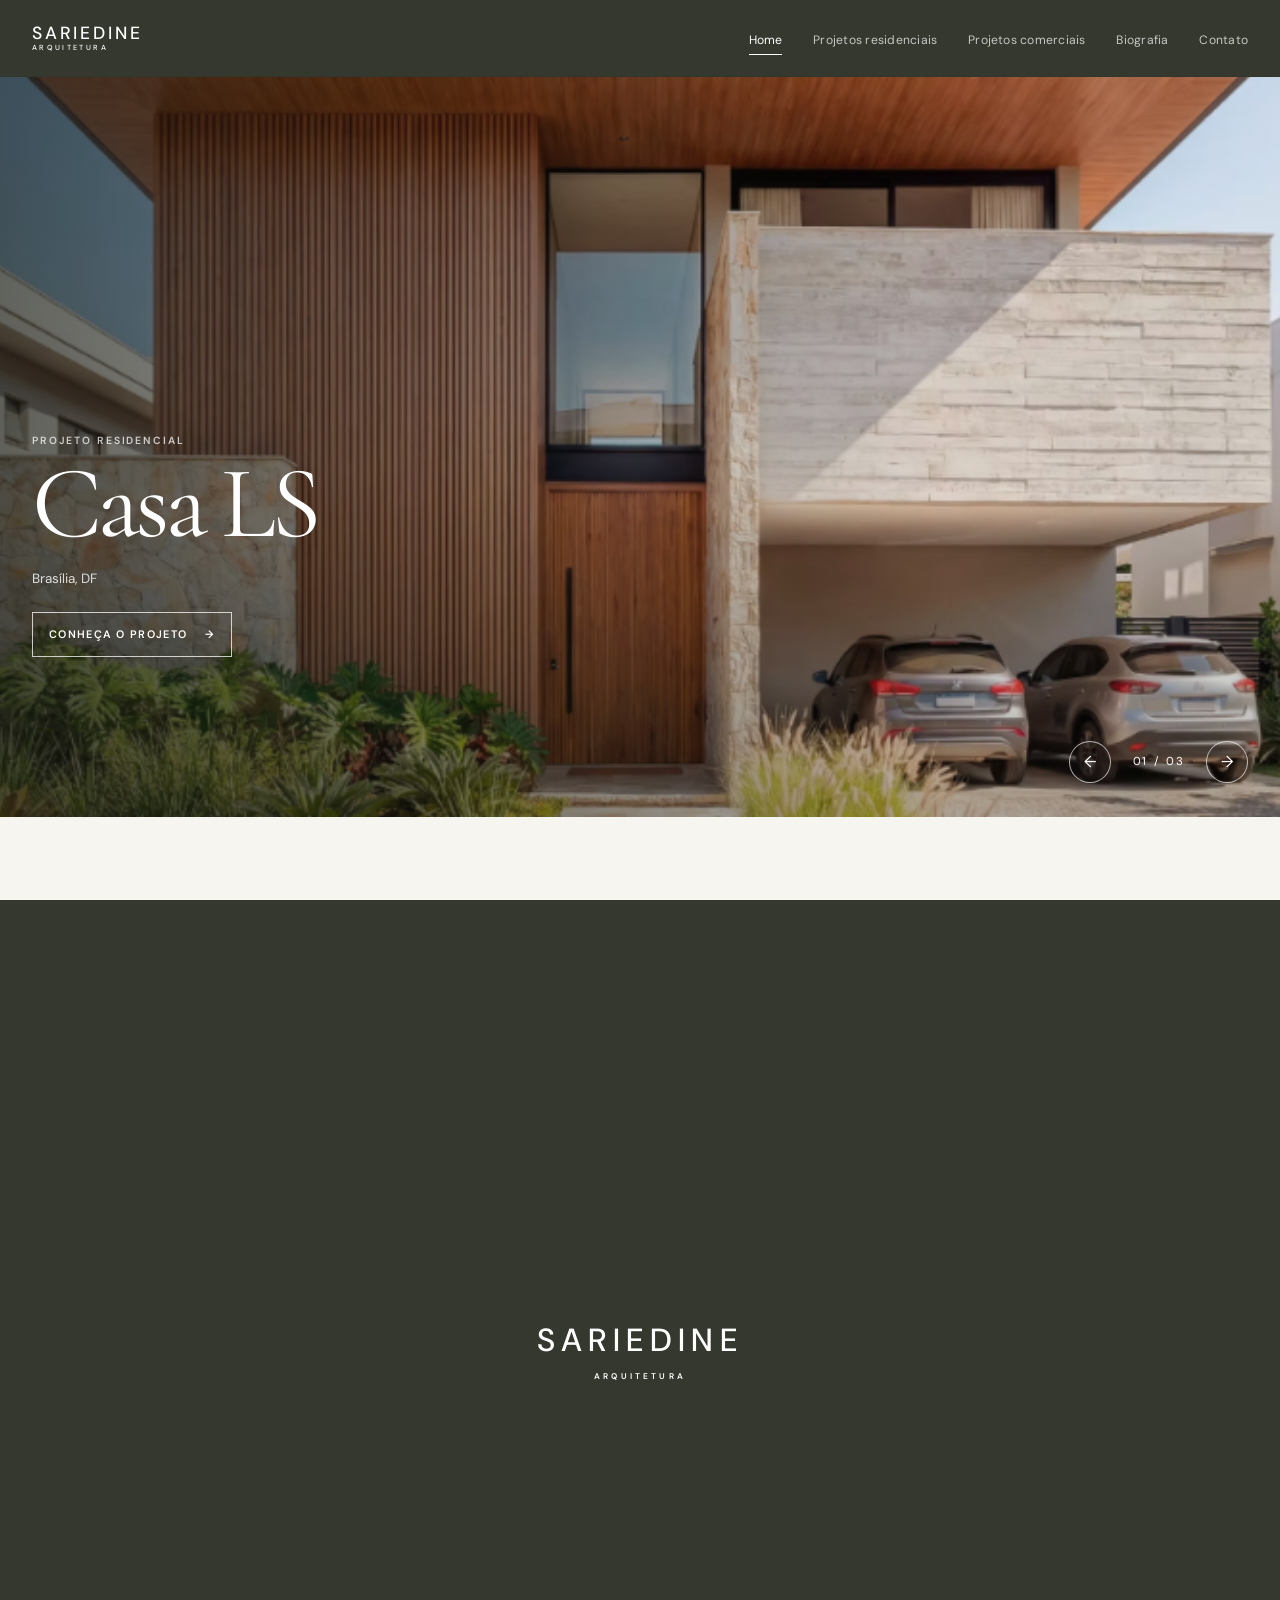
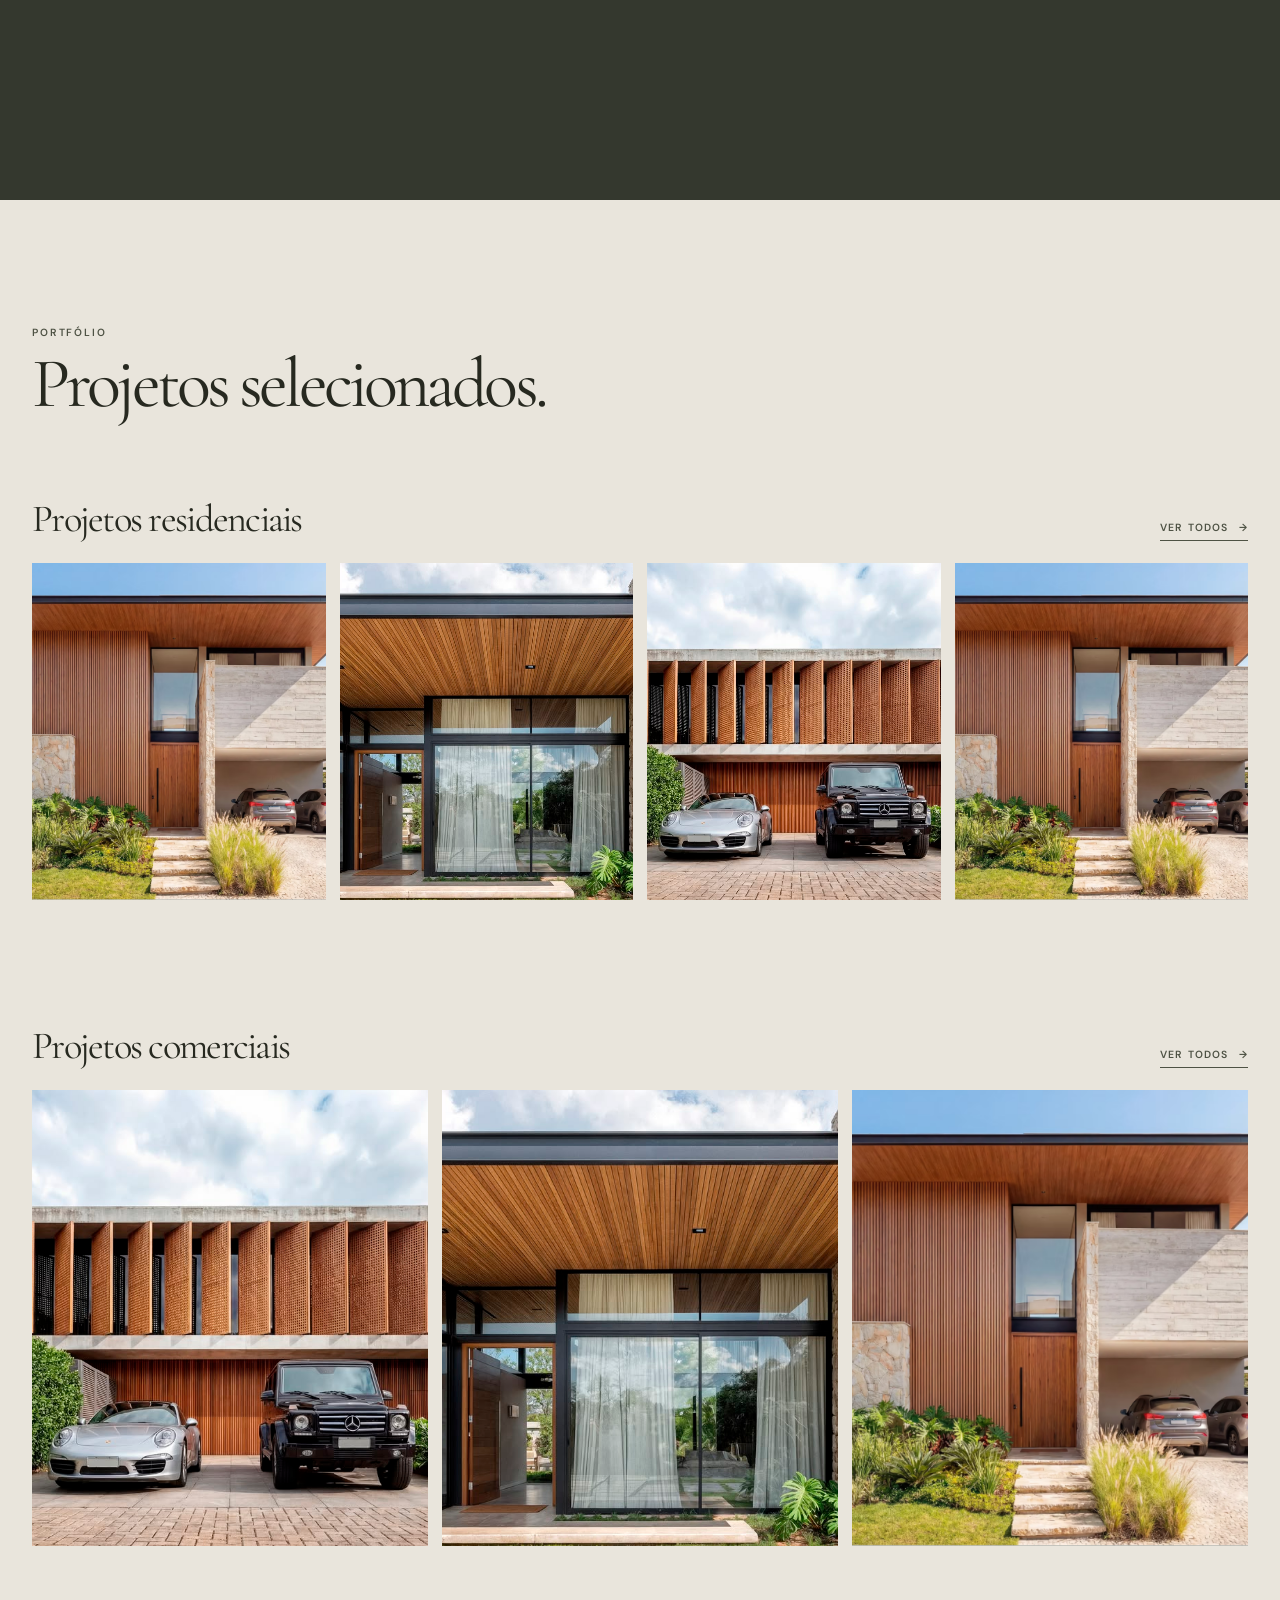
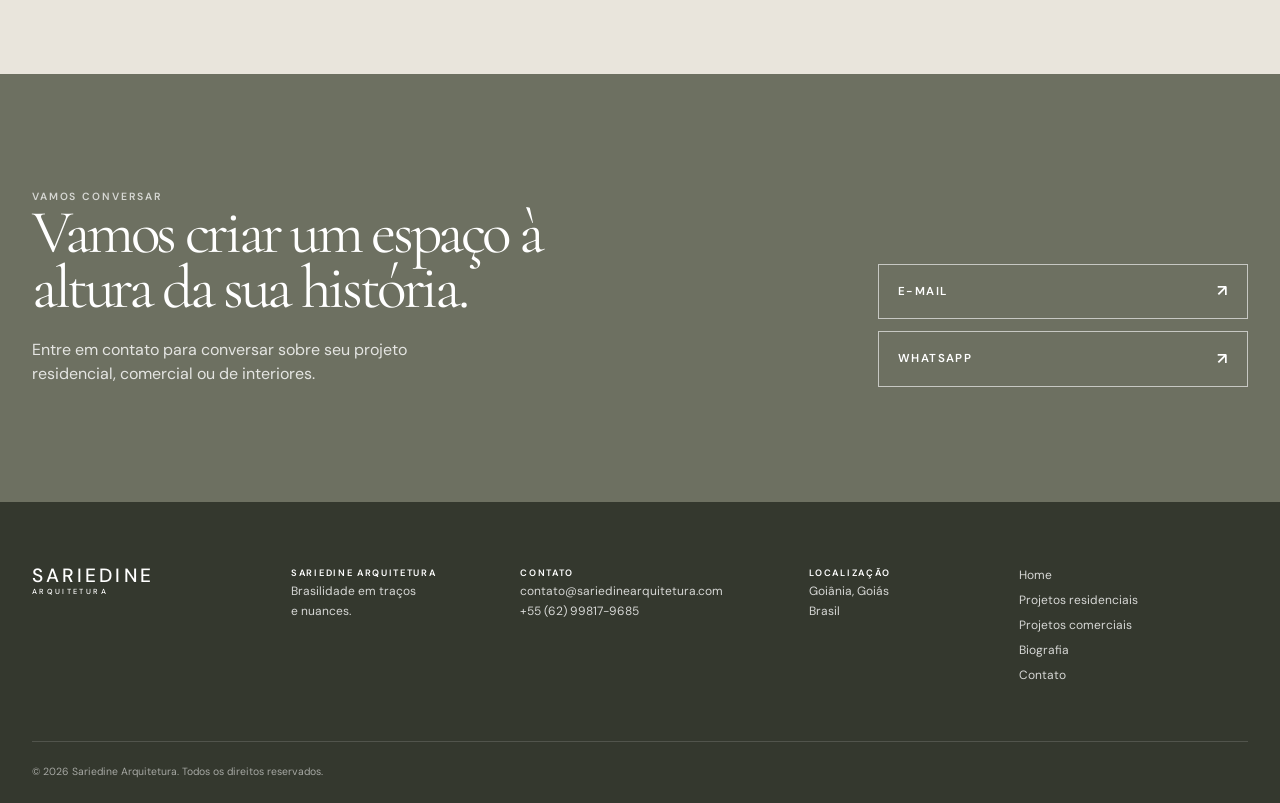
==== index.html @ 8b84e342 "Add files via upload" ====
<!DOCTYPE html>
<html lang="pt-BR">
<head>
  <meta charset="UTF-8">
  <meta name="viewport" content="width=device-width, initial-scale=1.0">

  <title>Sariedine Arquitetura | Arquitetura residencial de alto padrão</title>
  <meta
    name="description"
    content="Sariedine Arquitetura — ateliê de arquitetura autoral voltado ao nicho residencial de alto padrão."
  >
  <link rel="stylesheet" href="style.css">
</head>

<body class="is-loading">
<div class="page-transition" aria-hidden="true">
  <div class="page-transition-brand">
    <span class="page-transition-name">SARIEDINE</span>
    <span class="page-transition-subtitle">ARQUITETURA</span>
  </div>
</div>
    
  <!-- Cabeçalho -->
  <header class="site-header">
    <div class="header-inner">
      <a href="index.html" class="brand" aria-label="Sariedine Arquitetura — página inicial">
        <span class="brand-name">SARIEDINE</span>
        <span class="brand-subtitle">ARQUITETURA</span>
      </a>
      

      <!-- Navegação desktop -->
      <nav class="desktop-nav" aria-label="Navegação principal">
        <a class="nav-link is-active" href="index.html">Home</a>
        <a class="nav-link" href="projetos-residenciais.html">Projetos residenciais</a>
        <a class="nav-link" href="projetos-comerciais.html">Projetos comerciais</a>
        <a class="nav-link" href="#biografia">Biografia</a>
        <a class="nav-link" href="#contato">Contato</a>
      </nav>

      <!-- Botão menu mobile -->
      <button
        class="menu-toggle"
        type="button"
        aria-label="Abrir menu"
        aria-expanded="false"
        aria-controls="mobile-menu"
      >
        <span></span>
        <span></span>
        <span></span>
      </button>
    </div>

    <!-- Menu mobile -->
    <nav id="mobile-menu" class="mobile-menu" aria-label="Menu mobile">
      <a class="mobile-nav-link is-active" href="index.html">Home</a>
      <a class="mobile-nav-link" href="projetos-residenciais.html">Projetos residenciais</a>
      <a class="mobile-nav-link" href="projetos-comerciais.html">Projetos comerciais</a>
      <a class="mobile-nav-link" href="#biografia">Biografia</a>
      <a class="mobile-nav-link" href="#contato">Contato</a>
    </nav>
  </header>

  <main>
    <!-- Hero: carrossel de projetos -->
    <section class="hero" aria-label="Projetos em destaque">
      <div class="hero-slider">
        <!-- Slide 01 -->
        <article class="hero-slide is-active">
          <a   href="../projeto.html"class="hero-slide-link"
  aria-label="Ver projeto Casa LS">
            <img
              src="src/casa-ls.png"
              alt="Fachada contemporânea do projeto Casa LS"
              fetchpriority="high"
            >
            <div class="hero-overlay"></div>

            <div class="hero-content">
              <p class="hero-eyebrow">Projeto residencial</p>
              <h1>Casa LS</h1>
              <p class="hero-location">Brasília, DF</p>
              <span class="hero-cta">Conheça o projeto <span aria-hidden="true">→</span></span>
            </div>
          </a>
        </article>

        <!-- Slide 02 -->
        <article class="hero-slide">
          <a href="projeto.html" class="hero-slide-link" aria-label="Ver projeto Casa do Lago">
            <img
              src="src/casa-lago.jpg"
              alt="Residência de alto padrão integrada à natureza"
              loading="lazy"
            >
            <div class="hero-overlay"></div>

            <div class="hero-content">
              <p class="hero-eyebrow">Projeto residencial</p>
              <h1>Casa do Lago</h1>
              <p class="hero-location">Goiânia, GO</p>
              <span class="hero-cta">Conheça o projeto <span aria-hidden="true">→</span></span>
            </div>
          </a>
        </article>

        <!-- Slide 03 -->
        <article class="hero-slide">
          <a href="projeto.html" class="hero-slide-link" aria-label="Ver projeto Casa do Cerrado">
            <img
              src="src/casa-cerrado.jpg"
              alt="Residência contemporânea com madeira, pedra e jardins"
              loading="lazy"
            >
            <div class="hero-overlay"></div>

            <div class="hero-content">
              <p class="hero-eyebrow">Projeto residencial</p>
              <h1>Casa do Cerrado</h1>
              <p class="hero-location">Brasília, DF</p>
              <span class="hero-cta">Conheça o projeto <span aria-hidden="true">→</span></span>
            </div>
          </a>
        </article>

        <!-- Controles do carrossel -->
        <div class="hero-controls">
          <button class="hero-arrow hero-prev" type="button" aria-label="Projeto anterior">
            <span aria-hidden="true">←</span>
          </button>

          <p class="hero-count" aria-live="polite">
            <span class="hero-current">01</span>
            <span class="hero-divider">/</span>
            <span class="hero-total">03</span>
          </p>

          <button class="hero-arrow hero-next" type="button" aria-label="Próximo projeto">
            <span aria-hidden="true">→</span>
          </button>
        </div>
      </div>
    </section> 

    <!-- Sobre o ateliê / Biografia -->
    <section id="biografia" class="about-studio">
      <div class="container about-grid">
        <div class="about-image-wrap">
          <img
            src="src/vic.jpg"
            alt="Victor Sariedine, arquiteto e fundador da Sariedine Arquitetura"
            loading="lazy"
          >
        </div>

        <div class="about-content">
          <p class="section-eyebrow">Sobre o ateliê</p>

          <h2>Arquitetura autoral para viver com significado.</h2>

          <p>
           Sariedine Arquitetura é um ateliê de criação onde a alma brasileira 
           encontra forma : cada projeto é tecido com tato e traduzido em espaços de alto valor e significado.
          </p>
           <p>
            Inspirado pelo trabalho de escritórios e personalidades influentes, o arquiteto Victor traz uma abordagem singular e autoral para sua arquitetura.​
           </p>
          <p>
            Com um estilo moderno e apreciação pela estética dos materiais, os projetos da Sariedine são exclusivos, singulares e atemporais. Eles exibem uma elegância distinta, típica de uma Arquitetura Autoral. 
          </p>

          <div class="architect-quote">
            <p>
             “Passados anos de experiência em Brasília e Goiânia, tive a oportunidade de trabalhar com arquitetos renomados, que influenciaram diretamente na construção do meu estilo, que por conta disso, é único.”
            </p>

            <span>Victor Sariedine — Arquiteto</span>
          </div>
        </div>
      </div>
    </section>

        <!-- Prévia de projetos -->
    <section class="projects-preview" aria-labelledby="projects-preview-title">
      <div class="container">
        <div class="projects-preview-heading">
          <div>
            <p class="section-eyebrow">Portfólio</p>
            <h2 id="projects-preview-title">Projetos selecionados.</h2>
          </div>
        </div>

        <!-- Projetos residenciais -->
        <div class="project-category">
          <div class="project-category-header">
            <h3>Projetos residenciais</h3>
            <a href="projetos-residenciais.html" class="category-link">
              Ver todos <span aria-hidden="true">→</span>
            </a>
          </div>

          <div class="preview-grid preview-grid-residential">
            <!-- Residencial 01 -->
            <a href="projeto.html" class="preview-project">
              <img
                src="src/casa-ls.png"
                alt="Casa LS, projeto residencial em Brasília"
                loading="lazy"
              >
              <span class="preview-project-overlay">
                <span class="preview-project-name">Casa LS</span>
                <span class="preview-project-arrow" aria-hidden="true">↗</span>
              </span>
            </a>

            <!-- Residencial 02 -->
            <a href="projeto.html" class="preview-project">
              <img
                src="src/casa-lago.jpg"
                alt="Casa do Lago, projeto residencial"
                loading="lazy"
              >
              <span class="preview-project-overlay">
                <span class="preview-project-name">Casa do Lago</span>
                <span class="preview-project-arrow" aria-hidden="true">↗</span>
              </span>
            </a>

            <!-- Residencial 03 -->
            <a href="projeto.html" class="preview-project">
              <img
                src="src/casa-cerrado.jpg"
                alt="Casa do Cerrado, projeto residencial"
                loading="lazy"
              >
              <span class="preview-project-overlay">
                <span class="preview-project-name">Casa do Cerrado</span>
                <span class="preview-project-arrow" aria-hidden="true">↗</span>
              </span>
            </a>

            <!-- Residencial 04 -->
            <a href="projeto.html" class="preview-project">
              <img
                src="src/casa-ls.png"
                alt="Casa Jardim, projeto residencial"
                loading="lazy"
              >
              <span class="preview-project-overlay">
                <span class="preview-project-name">Casa Jardim</span>
                <span class="preview-project-arrow" aria-hidden="true">↗</span>
              </span>
            </a>
          </div>
        </div>

        <!-- Projetos comerciais -->
        <div class="project-category project-category-commercial">
          <div class="project-category-header">
            <h3>Projetos comerciais</h3>
            <a href="projetos-comerciais.html" class="category-link">
              Ver todos <span aria-hidden="true">→</span>
            </a>
          </div>

          <div class="preview-grid preview-grid-commercial">
            <!-- Comercial 01 -->
            <a href="projeto2.html" class="preview-project">
              <img
                src="src/casa-cerrado.jpg"
                alt="Projeto comercial de loja"
                loading="lazy"
              >
              <span class="preview-project-overlay">
                <span class="preview-project-name">Nome do Projeto</span>
                <span class="preview-project-arrow" aria-hidden="true">↗</span>
              </span>
            </a>

            <!-- Comercial 02 -->
            <a href="projeto2.html" class="preview-project">
              <img
                src="src/casa-lago.jpg"
                alt="Projeto comercial de restaurante"
                loading="lazy"
              >
              <span class="preview-project-overlay">
                <span class="preview-project-name">Nome do Projeto</span>
                <span class="preview-project-arrow" aria-hidden="true">↗</span>
              </span>
            </a>

            <!-- Comercial 03 -->
            <a href="projeto2.html" class="preview-project">
              <img
                src="src/casa-ls.png"
                alt="Projeto comercial de escritório"
                loading="lazy"
              >
              <span class="preview-project-overlay">
                <span class="preview-project-name">Nome do Projeto</span>
                <span class="preview-project-arrow" aria-hidden="true">↗</span>
              </span>
            </a>
          </div>
        </div>
      </div>
    </section>

    <!-- Contato -->
    <section id="contato" class="contact-section">
      <div class="container contact-grid">
        <div class="contact-copy">
          <p class="section-eyebrow">Vamos conversar</p>
          <h2>Vamos criar um espaço à altura da sua história.</h2>
          <p>
            Entre em contato para conversar sobre seu projeto residencial,
            comercial ou de interiores.
          </p>
        </div>

        <div class="contact-actions">
          <a class="contact-button" href="mailto:contato@sariedinearquitetura.com">
            <span>E-mail</span>
            <span aria-hidden="true">↗</span>
          </a>

          <a
            class="contact-button"
            href="https://wa.me/5562998179685?text=Olá%2C%20gostaria%20de%20conversar%20sobre%20um%20projeto."
            target="_blank"
            rel="noopener noreferrer"
          >
            <span>WhatsApp</span>
            <span aria-hidden="true">↗</span>
          </a>
        </div>
      </div>
    </section>
  </main>

  <!-- Rodapé -->
  <footer class="site-footer">
    <div class="container footer-top">
      <a href="index.html" class="footer-brand" aria-label="Sariedine Arquitetura — página inicial">
        <span class="brand-name">SARIEDINE</span>
        <span class="brand-subtitle">ARQUITETURA</span>
      </a>

      <div class="footer-column">
        <p class="footer-label">Sariedine Arquitetura</p>
        <p>Brasilidade em traços<br>e nuances.</p>
      </div>

      <div class="footer-column">
        <p class="footer-label">Contato</p>
        <a href="mailto:contato@sariedinearquitetura.com">contato@sariedinearquitetura.com</a>
        <a
          href="https://wa.me/5562998179685"
          target="_blank"
          rel="noopener noreferrer"
        >
          +55 (62) 99817-9685
        </a>
      </div>

      <div class="footer-column">
        <p class="footer-label">Localização</p>
        <p>
          Goiânia, Goiás<br>
          Brasil
        </p>
      </div>

      <nav class="footer-nav" aria-label="Navegação do rodapé">
        <a href="index.html">Home</a>
        <a href="projetos-residenciais.html">Projetos residenciais</a>
        <a href="projetos-comerciais.html">Projetos comerciais</a>
        <a href="#biografia">Biografia</a>
        <a href="#contato">Contato</a>
      </nav>
    </div>

    <div class="container footer-bottom">
      <p>© 2026 Sariedine Arquitetura. Todos os direitos reservados.</p>
    </div>
  </footer>
 <button
    class="botao-topo"
    id="botao-topo"
    type="button"
    aria-label="Voltar ao início"
  >
    <span aria-hidden="true">↑</span>
  </button>
  <script src="script.js"></script>
</body>
</html>
---- style.css ----
@import url("https://fonts.googleapis.com/css2?family=Cormorant+Garamond:ital,wght@0,400;0,500;0,600;1,400;1,500&family=DM+Sans:opsz,wght@9..40,400;9..40,500;9..40,600&display=swap");

:root {
  --olive: #6d7061;
  --olive-deep: #4e5244;
  --olive-dark: #34382e;
  --sand: #e9e5dc;
  --cream: #f7f5ef;
  --ink: #272920;
  --white: #ffffff;

  --serif: "Cormorant Garamond", Georgia, serif;
  --sans: "DM Sans", Arial, sans-serif;

  --container: min(1240px, calc(100% - 64px));
  --header-height: 76px;
  --transition: 280ms ease;
}

* {
  box-sizing: border-box;
}

html {
  scroll-behavior: smooth;
  scroll-padding-top: var(--header-height);
}

body {
  margin: 0;
  color: var(--ink);
  background: var(--cream);
  font-family: var(--sans);
  font-size: 16px;
  line-height: 1.55;
}

img {
  display: block;
  width: 100%;
  max-width: 100%;
}

a {
  color: inherit;
  text-decoration: none;
}

button {
  color: inherit;
  font: inherit;
}

.container {
  width: var(--container);
  margin: 0 auto;
}

/* =========================
   HEADER
========================= */

.site-header {
  position: relative;
  z-index: 20;
  background: var(--olive);
  color: var(--white);
}

.header-inner {
  width: var(--container);
  min-height: var(--header-height);
  margin: 0 auto;
  display: flex;
  align-items: center;
  justify-content: space-between;
  gap: 32px;
}

.brand,
.footer-brand {
  display: inline-flex;
  flex-direction: column;
  gap: 2px;
  line-height: 1;
  letter-spacing: 0.12em;
}

.brand-name {
  font-family: var(--sans);
  font-size: 1.1rem;
  font-weight: 500;
  letter-spacing: 0.16em;
}

.brand-subtitle {
  font-family: var(--sans);
  font-size: 0.46rem;
  font-weight: 500;
  letter-spacing: 0.32em;
}

.desktop-nav {
  display: flex;
  align-items: center;
  justify-content: flex-end;
  gap: clamp(18px, 2.4vw, 38px);
}

.nav-link {
  position: relative;
  padding: 30px 0 26px;
  color: rgba(255, 255, 255, 0.72);
  font-size: 0.76rem;
  font-weight: 400;
  letter-spacing: 0.02em;
  transition: color var(--transition);
}

.nav-link::after {
  position: absolute;
  right: 0;
  bottom: 20px;
  left: 0;
  width: 0;
  height: 1px;
  margin: auto;
  background: var(--white);
  content: "";
  transition: width var(--transition);
}

.nav-link:hover,
.nav-link.is-active {
  color: var(--white);
}

.nav-link:hover::after,
.nav-link.is-active::after {
  width: 100%;
}

.menu-toggle {
  display: none;
  width: 44px;
  height: 44px;
  padding: 0;
  border: 0;
  background: transparent;
  cursor: pointer;
}

.menu-toggle span {
  display: block;
  width: 24px;
  height: 1px;
  margin: 5px auto;
  background: var(--white);
  transition: transform var(--transition), opacity var(--transition);
}

.mobile-menu {
  display: none;
}

/* =========================
   HERO / CARROSSEL
========================= */

.hero {
  background: var(--olive-dark);
}

.hero-slider {
  position: relative;
  min-height: min(740px, calc(100svh - var(--header-height)));
  overflow: hidden;
}

.hero-slide {
  position: absolute;
  inset: 0;
  visibility: hidden;
  opacity: 0;
  transition: opacity 700ms ease, visibility 700ms ease;
}

.hero-slide.is-active {
  z-index: 1;
  visibility: visible;
  opacity: 1;
}

.hero-slide-link {
  position: relative;
  display: block;
  width: 100%;
  height: 100%;
  min-height: inherit;
  overflow: hidden;
}

.hero-slide img {
  width: 100%;
  height: 100%;
  min-height: inherit;
  object-fit: cover;
  transform: scale(1.02);
  transition: transform 6s ease;
}

.hero-slide.is-active img {
  transform: scale(1.08);
}

.hero-overlay {
  position: absolute;
  inset: 0;
  background:
    linear-gradient(90deg, rgba(17, 20, 14, 0.66) 0%, rgba(17, 20, 14, 0.34) 43%, rgba(17, 20, 14, 0.06) 73%),
    linear-gradient(0deg, rgba(17, 20, 14, 0.28), transparent 45%);
}

.hero-content {
  position: absolute;
  z-index: 2;
  bottom: clamp(100px, 13vw, 160px);
  left: max(32px, calc((100vw - 1240px) / 2));
  max-width: 530px;
  color: var(--white);
}

.hero-eyebrow,
.section-eyebrow,
.footer-label {
  margin: 0 0 14px;
  font-size: 0.65rem;
  font-weight: 600;
  letter-spacing: 0.18em;
  text-transform: uppercase;
}

.hero-eyebrow {
  color: rgba(255, 255, 255, 0.74);
}

.hero-content h1 {
  max-width: 500px;
  margin: 0;
  font-family: var(--serif);
  font-size: clamp(4rem, 8vw, 7.4rem);
  font-weight: 400;
  letter-spacing: -0.05em;
  line-height: 0.8;
}

.hero-location {
  margin: 24px 0 22px;
  color: rgba(255, 255, 255, 0.82);
  font-size: 0.84rem;
}

.hero-cta {
  display: inline-flex;
  gap: 18px;
  align-items: center;
  padding: 13px 16px;
  border: 1px solid rgba(255, 255, 255, 0.75);
  font-size: 0.68rem;
  font-weight: 600;
  letter-spacing: 0.12em;
  text-transform: uppercase;
  transition: color var(--transition), background var(--transition), border-color var(--transition);
}

.hero-slide-link:hover .hero-cta {
  border-color: var(--white);
  background: var(--white);
  color: var(--olive-dark);
}

.hero-controls {
  position: absolute;
  z-index: 3;
  right: max(32px, calc((100vw - 1240px) / 2));
  bottom: 34px;
  display: flex;
  gap: 14px;
  align-items: center;
  color: var(--white);
}

.hero-arrow {
  display: grid;
  width: 42px;
  height: 42px;
  padding: 0;
  border: 1px solid rgba(255, 255, 255, 0.66);
  border-radius: 50%;
  background: rgba(0, 0, 0, 0.08);
  place-items: center;
  cursor: pointer;
  transition: color var(--transition), background var(--transition), border-color var(--transition);
}

.hero-arrow:hover {
  border-color: var(--white);
  background: var(--white);
  color: var(--olive-dark);
}

.hero-count {
  display: flex;
  gap: 6px;
  margin: 0 8px;
  font-size: 0.72rem;
  letter-spacing: 0.12em;
}

/* =========================
   SOBRE O ATELIÊ
========================= */

.about-studio {
  padding: clamp(80px, 10vw, 150px) 0;
  background: var(--cream);
}

.about-grid {
  display: grid;
  grid-template-columns: minmax(300px, 0.9fr) minmax(320px, 1fr);
  gap: clamp(48px, 8vw, 130px);
  align-items: start;
}

.about-image-wrap {
  position: relative;
  overflow: hidden;
  aspect-ratio: 0.84;
  background: var(--sand);
}

.about-image-wrap img {
  height: 100%;
  object-fit: cover;
}

.about-content {
  max-width: 560px;
  padding-top: clamp(0px, 4vw, 50px);
}

.section-eyebrow {
  color: var(--olive-deep);
}

.about-content h2,
.contact-copy h2 {
  margin: 0 0 26px;
  font-family: var(--serif);
  font-size: clamp(3rem, 4.8vw, 5rem);
  font-weight: 400;
  letter-spacing: -0.055em;
  line-height: 0.9;
}

.about-content > p {
  max-width: 510px;
  margin: 0 0 16px;
  color: #53564e;
  font-size: 0.98rem;
}

.architect-quote {
  max-width: 480px;
  margin-top: 44px;
  padding-top: 26px;
  border-top: 1px solid rgba(78, 82, 68, 0.36);
}

.architect-quote p {
  margin: 0 0 16px;
  color: var(--ink);
  font-family: var(--serif);
  font-size: clamp(1.5rem, 2vw, 2rem);
  font-style: italic;
  line-height: 1.05;
}

.architect-quote span {
  font-size: 0.68rem;
  font-weight: 600;
  letter-spacing: 0.1em;
  text-transform: uppercase;
}

/* =========================
   CONTATO
========================= */

.contact-section {
  padding: clamp(72px, 9vw, 126px) 0;
  background: var(--olive);
  color: var(--white);
}

.contact-grid {
  display: grid;
  grid-template-columns: minmax(300px, 1fr) minmax(300px, 0.74fr);
  gap: clamp(48px, 9vw, 180px);
  align-items: end;
}

.contact-copy .section-eyebrow {
  color: rgba(255, 255, 255, 0.72);
}

.contact-copy h2 {
  max-width: 650px;
  margin-bottom: 22px;
}

.contact-copy > p {
  max-width: 450px;
  margin: 0;
  color: rgba(255, 255, 255, 0.82);
}

.contact-actions {
  display: grid;
  gap: 12px;
  max-width: 370px;
  justify-self: end;
  width: 100%;
}

.contact-button {
  display: flex;
  justify-content: space-between;
  align-items: center;
  padding: 18px 19px;
  border: 1px solid rgba(255, 255, 255, 0.62);
  color: var(--white);
  font-size: 0.72rem;
  font-weight: 600;
  letter-spacing: 0.12em;
  text-transform: uppercase;
  transition: background var(--transition), color var(--transition), border-color var(--transition);
}

.contact-button span:last-child {
  font-size: 1rem;
  line-height: 1;
}

.contact-button:hover {
  border-color: var(--white);
  background: var(--white);
  color: var(--olive-dark);
}

/* =========================
   FOOTER
========================= */

.site-footer {
  background: var(--olive-dark);
  color: rgba(255, 255, 255, 0.8);
}

.footer-top {
  display: grid;
  grid-template-columns: 1.15fr 1fr 1.3fr 0.9fr 1.15fr;
  gap: 30px;
  padding-top: 64px;
  padding-bottom: 56px;
}

.footer-brand {
  align-self: start;
  color: var(--white);
}

.footer-brand .brand-name {
  font-size: 1.2rem;
}

.footer-column,
.footer-nav {
  font-size: 0.75rem;
  line-height: 1.65;
}

.footer-column p {
  margin: 0;
}

.footer-column a {
  display: block;
  width: fit-content;
  color: rgba(255, 255, 255, 0.8);
  transition: color var(--transition);
}

.footer-column a:hover,
.footer-nav a:hover {
  color: var(--white);
}

.footer-label {
  margin-bottom: 11px;
  color: var(--white);
  font-size: 0.58rem;
}

.footer-nav {
  display: flex;
  flex-direction: column;
  gap: 5px;
  align-items: flex-start;
}

.footer-bottom {
  padding: 22px 0;
  border-top: 1px solid rgba(255, 255, 255, 0.14);
}

.footer-bottom p {
  margin: 0;
  color: rgba(255, 255, 255, 0.56);
  font-size: 0.65rem;
}

/* =========================
   PRÉVIA DE PROJETOS
========================= */

.projects-preview {
  padding: clamp(80px, 10vw, 145px) 0;
  background: var(--sand);
}

.projects-preview-heading {
  display: flex;
  justify-content: space-between;
  align-items: flex-end;
  margin-bottom: clamp(54px, 7vw, 88px);
}

.projects-preview-heading h2 {
  margin: 0;
  font-family: var(--serif);
  font-size: clamp(3.2rem, 5.5vw, 5.8rem);
  font-weight: 400;
  letter-spacing: -0.055em;
  line-height: 0.82;
}

.project-category + .project-category {
  margin-top: clamp(72px, 10vw, 128px);
}

.project-category-header {
  display: flex;
  justify-content: space-between;
  gap: 24px;
  align-items: baseline;
  margin-bottom: 22px;
}

.project-category-header h3 {
  margin: 0;
  font-family: var(--serif);
  font-size: clamp(2rem, 3vw, 2.8rem);
  font-weight: 400;
  letter-spacing: -0.045em;
  line-height: 0.95;
}

.category-link {
  display: inline-flex;
  gap: 10px;
  align-items: center;
  padding-bottom: 4px;
  border-bottom: 1px solid currentColor;
  color: var(--olive-deep);
  font-size: 0.65rem;
  font-weight: 600;
  letter-spacing: 0.12em;
  text-transform: uppercase;
  transition: color var(--transition);
}

.category-link:hover {
  color: var(--ink);
}

.preview-grid {
  display: grid;
  gap: 14px;
}

/* 4 residenciais: quatro imagens em uma linha */
.preview-grid-residential {
  grid-template-columns: repeat(4, 1fr);
}

/* 3 comerciais: três imagens em uma linha */
.preview-grid-commercial {
  grid-template-columns: repeat(3, 1fr);
}

.preview-project {
  position: relative;
  display: block;
  overflow: hidden;
  background: var(--olive-deep);
  aspect-ratio: 1 / 1.15;
}

.preview-project img {
  width: 100%;
  height: 100%;
  object-fit: cover;
  transition: transform 650ms cubic-bezier(.2, .75, .25, 1), filter 450ms ease;
}

.preview-project-overlay {
  position: absolute;
  inset: 0;
  display: flex;
  justify-content: space-between;
  align-items: flex-end;
  padding: 20px;
  background: linear-gradient(0deg, rgba(25, 28, 20, 0.7) 0%, rgba(25, 28, 20, 0.1) 64%);
  color: var(--white);
  opacity: 0;
  transition: opacity var(--transition);
}

.preview-project-name {
  font-family: var(--serif);
  font-size: clamp(1.45rem, 2vw, 2rem);
  line-height: 0.9;
}

.preview-project-arrow {
  display: grid;
  width: 35px;
  height: 35px;
  border: 1px solid rgba(255, 255, 255, 0.76);
  border-radius: 50%;
  font-size: 0.95rem;
  place-items: center;
  transform: translateY(8px);
  transition: transform var(--transition), background var(--transition), color var(--transition);
}

.preview-project:hover img {
  filter: brightness(0.78);
  transform: scale(1.06);
}

.preview-project:hover .preview-project-overlay {
  opacity: 1;
}

.preview-project:hover .preview-project-arrow {
  transform: translateY(0);
  background: var(--white);
  color: var(--olive-dark);
}

/* =========================
   PÁGINAS DE PROJETOS
========================= */

.projects-page-hero {
  padding: clamp(78px, 10vw, 148px) 0 clamp(58px, 7vw, 96px);
  background: var(--cream);
}

.projects-page-hero h1 {
  max-width: 780px;
  margin: 0;
  font-family: var(--serif);
  font-size: clamp(4.6rem, 9vw, 9rem);
  font-weight: 400;
  letter-spacing: -0.065em;
  line-height: 0.77;
}

.projects-page-intro {
  max-width: 480px;
  margin: 34px 0 0 auto;
  color: #53564e;
  font-size: 0.98rem;
}

.projects-gallery-section {
  padding: 0 0 clamp(76px, 10vw, 150px);
  background: var(--cream);
}

.projects-gallery {
  display: grid;
  grid-template-columns: repeat(3, 1fr);
  gap: 8px;
}

.gallery-project {
  position: relative;
  display: block;
  overflow: hidden;
  min-height: 270px;
  background: var(--olive-deep);
}

.gallery-project:nth-child(3n + 1) {
  aspect-ratio: 0.92 / 1;
}

.gallery-project:nth-child(3n + 2) {
  aspect-ratio: 1 / 1.08;
}

.gallery-project:nth-child(3n) {
  aspect-ratio: 1.08 / 1;
}

.gallery-project img {
  width: 100%;
  height: 100%;
  object-fit: cover;
  transition: transform 700ms cubic-bezier(.2, .75, .25, 1), filter 450ms ease;
}

.gallery-project-overlay {
  position: absolute;
  inset: 0;
  display: flex;
  justify-content: space-between;
  align-items: flex-end;
  padding: clamp(16px, 2vw, 26px);
  background: linear-gradient(0deg, rgba(25, 28, 20, 0.76) 0%, rgba(25, 28, 20, 0.06) 65%);
  color: var(--white);
  opacity: 0;
  transition: opacity var(--transition);
}

.gallery-project-type,
.gallery-project-name {
  display: block;
}

.gallery-project-type {
  margin-bottom: 7px;
  color: rgba(255, 255, 255, 0.75);
  font-size: 0.6rem;
  font-weight: 600;
  letter-spacing: 0.15em;
  text-transform: uppercase;
}

.gallery-project-name {
  font-family: var(--serif);
  font-size: clamp(1.7rem, 2.8vw, 2.6rem);
  font-weight: 400;
  letter-spacing: -0.045em;
  line-height: 0.88;
}

.gallery-project-arrow {
  display: grid;
  flex: 0 0 auto;
  width: 42px;
  height: 42px;
  border: 1px solid rgba(255, 255, 255, 0.75);
  border-radius: 50%;
  font-size: 1rem;
  place-items: center;
  transform: translateY(12px);
  transition: transform var(--transition), color var(--transition), background var(--transition);
}

.gallery-project:hover img,
.gallery-project:focus-visible img {
  filter: brightness(0.78);
  transform: scale(1.065);
}

.gallery-project:hover .gallery-project-overlay,
.gallery-project:focus-visible .gallery-project-overlay {
  opacity: 1;
}

.gallery-project:hover .gallery-project-arrow,
.gallery-project:focus-visible .gallery-project-arrow {
  background: var(--white);
  color: var(--olive-dark);
  transform: translateY(0);
}

.gallery-project:focus-visible {
  z-index: 2;
  outline: 2px solid var(--olive-dark);
  outline-offset: 3px;
}

/* =========================
   RESPONSIVO
========================= */

@media (max-width: 900px) {
  :root {
    --container: min(100% - 40px, 720px);
    --header-height: 68px;
  }

  .desktop-nav {
    display: none;
  }

  .menu-toggle {
    display: block;
  }

  .menu-toggle.is-open span:nth-child(1) {
    transform: translateY(6px) rotate(45deg);
  }

  .menu-toggle.is-open span:nth-child(2) {
    opacity: 0;
  }

  .menu-toggle.is-open span:nth-child(3) {
    transform: translateY(-6px) rotate(-45deg);
  }

  .mobile-menu {
    position: absolute;
    top: 100%;
    right: 0;
    left: 0;
    display: flex;
    visibility: hidden;
    flex-direction: column;
    padding: 16px 20px 28px;
    background: var(--olive);
    opacity: 0;
    transform: translateY(-8px);
    transition: opacity var(--transition), transform var(--transition), visibility var(--transition);
  }

  .mobile-menu.is-open {
    visibility: visible;
    opacity: 1;
    transform: translateY(0);
  }

  .mobile-nav-link {
    padding: 14px 0;
    border-bottom: 1px solid rgba(255, 255, 255, 0.16);
    color: rgba(255, 255, 255, 0.78);
    font-size: 0.86rem;
  }

  .mobile-nav-link.is-active {
    color: var(--white);
  }

  .hero-slider {
    min-height: min(670px, calc(100svh - var(--header-height)));
  }

  .hero-content {
    bottom: 108px;
    left: 20px;
    max-width: calc(100% - 40px);
  }

  .hero-content h1 {
    font-size: clamp(3.8rem, 15vw, 5.8rem);
  }

  .hero-controls {
    right: 20px;
    bottom: 28px;
  }

  .about-grid,
  .contact-grid {
    grid-template-columns: 1fr;
  }

  .about-image-wrap {
    max-width: 560px;
  }

  .preview-grid-residential {
    grid-template-columns: repeat(2, 1fr);
  }

  .preview-grid-commercial {
    grid-template-columns: repeat(3, 1fr);
  }

  .about-content {
    padding-top: 0;
  }

  .contact-actions {
    max-width: none;
    justify-self: stretch;
  }

  .footer-top {
    grid-template-columns: repeat(2, 1fr);
    row-gap: 42px;
  }

  .footer-brand {
    grid-column: 1 / -1;
  } 
    .projects-page-intro {
    margin: 30px 0 0;
  }

  .projects-gallery {
    grid-template-columns: repeat(2, 1fr);
  }

  .gallery-project:nth-child(n) {
    aspect-ratio: 1 / 1.06;
  }
}
@media (max-width: 560px) {:root { --container: calc(100% - 32px);}
.brand-name { font-size: 1rem;}
.hero-slider { min-height: 620px;}
.hero-content h1 { line-height: 0.84;}
.hero-location { margin-top: 18px;}
.hero-cta { padding: 12px 13px; font-size: 0.61rem;}
.hero-arrow { width: 38px; height: 38px;}
.hero-count { margin: 0 2px;}
.about-studio,
.contact-section { padding: 72px 0;}
.about-content h2,
.contact-copy h2 { font-size: clamp(2.75rem, 13vw, 4rem);}
.about-content > p,
.contact-copy > p { font-size: 0.93rem;}
.architect-quote { margin-top: 34px;} 
.projects-preview { padding: 72px 0;}
.projects-preview-heading { margin-bottom: 48px;}
.project-category-header { align-items: flex-end; margin-bottom: 16px;}
.project-category-header h3 { max-width: 190px; font-size: 2.15rem;}
.category-link { font-size: 0.58rem; white-space: nowrap;}
.preview-grid { gap: 8px;}
/* No mobile, os quatro residenciais seguem em duas colunas */
.preview-grid-residential { grid-template-columns: repeat(2, 1fr);}
/* No mobile, os comerciais viram duas colunas */
.preview-grid-commercial { grid-template-columns: repeat(2, 1fr);}
/* Touch não tem hover: mostra identificação o suficiente na própria imagem */
.preview-project-overlay { padding: 13px; opacity: 1;}
.preview-project-name { font-size: 1.45rem;}
.preview-project-arrow { width: 29px; height: 29px; font-size: 0.78rem; transform: none;}
.footer-top { grid-template-columns: 1fr; gap: 30px; padding-top: 52px; padding-bottom: 44px;}
.footer-brand { grid-column: auto;} 
.projects-page-hero { padding-top: 68px; padding-bottom: 50px;}
.projects-page-hero h1 {font-size: clamp(4rem, 18vw, 6.5rem);}
.projects-page-intro { margin-top: 28px; font-size: 0.93rem;}
.projects-gallery { gap: 5px;}
.gallery-project { min-height: 0;}
/* No toque, nome e seta ficam visíveis sem depender de hover */
.gallery-project-overlay { padding: 13px; opacity: 1;}
.gallery-project-type { margin-bottom: 4px; font-size: 0.48rem;}
.gallery-project-name { font-size: 1.45rem;}
.gallery-project-arrow { width: 30px; height: 30px; font-size: 0.78rem; transform: none;}} 
/* =========================
   PÁGINA INDIVIDUAL — PROJETO
========================= */
.project-hero { height: min(770px, calc(100svh - var(--header-height))); min-height: 500px; overflow: hidden; background: var(--olive-deep);}
.project-hero img { width: 100%; height: 100%; object-fit: cover;}
.project-overview { padding: clamp(76px, 10vw, 150px) 0; background: var(--cream);}
.project-overview-grid { display: grid; grid-template-columns: 1.05fr 1.15fr 0.8fr; gap: clamp(38px, 6vw, 100px); align-items: start;}
.project-title-block h1 { margin: 0; font-family: var(--serif); font-size: clamp(4.4rem, 7vw, 7.5rem); font-weight: 400; letter-spacing: -0.065em; line-height: 0.78;}
.project-location { margin: 26px 0 0; color: var(--olive-deep); font-size: 0.7rem; font-weight: 600; letter-spacing: 0.1em; text-transform: uppercase;}
.project-description { max-width: 520px; padding-top: 9px;}
.project-description p { margin: 0 0 18px; color: #53564e; font-size: 0.98rem;}
.project-facts { display: grid; grid-template-columns: 1fr; gap: 16px; margin: 0; padding: 9px 0 0;}
.project-facts div { padding-bottom: 15px; border-bottom: 1px solid rgba(78, 82, 68, 0.24);}
.project-facts dt { margin-bottom: 4px; color: var(--olive-deep); font-size: 0.56rem; font-weight: 600; letter-spacing: 0.13em; text-transform: uppercase;}
.project-facts dd { margin: 0; color: var(--ink); font-size: 0.76rem; line-height: 1.4;}
.project-gallery-section { padding: 0 0 clamp(76px, 10vw, 150px); background: var(--cream);}
.project-gallery-heading { display: flex; justify-content: space-between; align-items: center; margin-bottom: 22px; padding-top: 4px; border-top: 1px solid rgba(78, 82, 68, 0.28);}
.project-gallery-heading .section-eyebrow,
.project-gallery-count { margin: 17px 0 0;}
.project-gallery-count { display: flex; gap: 7px; color: var(--olive-deep); font-size: 0.68rem; font-weight: 600; letter-spacing: 0.1em;}
.project-thumbnails { display: flex; gap: 8px; margin-bottom: 14px; overflow-x: auto; scrollbar-width: thin;}
.project-thumb { flex: 0 0 102px; height: 70px; padding: 0; border: 1px solid transparent; background: var(--olive-deep); cursor: pointer; opacity: 0.56; overflow: hidden; transition: border-color var(--transition), opacity var(--transition);}
.project-thumb img { width: 100%; height: 100%; object-fit: cover;}
.project-thumb:hover,
.project-thumb.is-active,
.project-thumb:focus-visible { border-color: var(--olive-dark); opacity: 1;}
.project-thumb:focus-visible { outline: 2px solid var(--olive-dark); outline-offset: 2px;}
.project-main-image-wrap { position: relative; overflow: hidden; background: var(--olive-deep);}
.project-main-image-button { position: relative; display: block; width: 100%; height: clamp(430px, 65vw, 850px); padding: 0; border: 0; background: transparent; cursor: zoom-in; overflow: hidden;}
.project-main-image { width: 100%; height: 100%; object-fit: cover; transition: transform 600ms ease;}
.project-main-image-button:hover .project-main-image { transform: scale(1.025);}
.expand-image-label { position: absolute; right: 18px; bottom: 18px; display: inline-flex; gap: 9px; padding: 10px 12px; background: rgba(20, 23, 17, 0.65); color: var(--white); font-size: 0.59rem; font-weight: 600; letter-spacing: 0.11em; text-transform: uppercase;}
.project-gallery-arrow { position: absolute; z-index: 2; top: 50%; display: grid; width: 46px; height: 46px; padding: 0; border: 1px solid rgba(255, 255, 255, 0.68); border-radius: 50%; background: rgba(20, 23, 17, 0.3); color: var(--white); font-size: 1rem; place-items: center; cursor: pointer; transform: translateY(-50%); transition: background var(--transition), color var(--transition), border-color var(--transition);}
.project-gallery-prev { left: 20px;}
.project-gallery-next { right: 20px;}
.project-gallery-arrow:hover { border-color: var(--white); background: var(--white); color: var(--olive-dark);}
.project-back-section { padding: 0 0 clamp(82px, 10vw, 150px); background: var(--cream);}
.project-back-link { display: inline-flex; gap: 13px; align-items: center; padding-bottom: 7px; border-bottom: 1px solid var(--olive-dark); color: var(--olive-dark); font-size: 0.66rem; font-weight: 600; letter-spacing: 0.11em; text-transform: uppercase;}
/* Lightbox */
.image-lightbox { width: min(98vw, 1720px); max-width: none; max-height: 96svh; padding: 0 72px; border: 0; background: transparent; color: var(--white); overflow: visible;}
.image-lightbox::backdrop { background: rgba(13, 15, 11, 0.94); backdrop-filter: blur(4px);}
.lightbox-image { display: block; width: auto; max-width: 100%; height: auto; max-height: 92svh; margin: 0 auto; object-fit: contain;}
.lightbox-close,
.lightbox-arrow { position: absolute; z-index: 2; display: grid; padding: 0; border: 1px solid rgba(255, 255, 255, 0.72); border-radius: 50%; background: rgba(15, 17, 12, 0.45); color: var(--white); place-items: center; cursor: pointer; transition: background var(--transition), color var(--transition);}
.lightbox-close { top: -48px; right: 0; width: 36px; height: 36px; font-size: 1.45rem; line-height: 1;}
.lightbox-arrow { top: 50%; width: 46px; height: 46px; font-size: 1rem; transform: translateY(-50%);}
.lightbox-prev { left: 12px;}
.lightbox-next { right: 12px;}
.lightbox-close:hover,
.lightbox-arrow:hover { background: var(--white); color: var(--olive-dark);}
.lightbox-count { position: absolute; right: 0; bottom: -34px; display: flex; gap: 7px; margin: 0; font-size: 0.65rem; font-weight: 600; letter-spacing: 0.12em;}
@media (max-width: 900px) {.project-overview-grid { grid-template-columns: 1fr 1fr;}
.project-title-block { grid-column: 1 / -1;}
.project-facts { grid-template-columns: repeat(2, minmax(0, 1fr));}
.lightbox-prev { left: 12px;}
.lightbox-next { right: 12px;}}
@media (max-width: 560px) {
.project-hero { height: 58svh; min-height: 390px;}
.project-overview { padding: 70px 0;}
.project-overview-grid { grid-template-columns: 1fr; gap: 34px;}
.project-title-block { grid-column: auto;}
.project-title-block h1 { font-size: clamp(4.1rem, 19vw, 6.4rem);}
.project-description,
.project-description p { font-size: 0.93rem;}
.project-facts { grid-template-columns: 1fr; gap: 13px; padding-top: 0;}
.project-thumbnails { gap: 6px; margin-bottom: 9px;}
.project-thumb { flex-basis: 82px; height: 58px;}
.project-main-image-button { height: 62vw; min-height: 310px;}
.project-gallery-arrow { width: 38px; height: 38px;}
.project-gallery-prev { left: 10px;}
.project-gallery-next { right: 10px;}
.expand-image-label { right: 10px; bottom: 10px; padding: 8px 9px; font-size: 0.52rem;}
.project-back-section { padding-bottom: 78px;}
.image-lightbox { width: 100vw; max-height: 100svh;}
.lightbox-image { max-height: 84svh;}
.lightbox-close { top: -44px; right: 16px;}
.lightbox-arrow { width: 38px; height: 38px;}
.lightbox-count { right: 16px; bottom: -30px;}}
/* =========================
   TRANSIÇÕES ENTRE PÁGINAS
========================= */

/* Fade suave quando cada página abre */
/* =========================
   ABERTURA E TRANSIÇÕES
========================= */

/* Impede qualquer flash branco antes de a página aparecer */
/* =========================
   INTRO INICIAL E FADES
========================= */

/* Evita o flash branco antes do conteúdo aparecer */
html {
background: var(--cream);
}

/* Todas as páginas entram e saem suavemente */
body {
  opacity: 0;
background: var(--white);
  transition: opacity 520ms cubic-bezier(.22, .61, .36, 1);
}

body.page-is-ready {
  opacity: 1;
}

body.is-leaving {
  opacity: 0;
}

/* Cortina: usada somente na primeira abertura do site */
.page-transition {
  position: fixed;
  z-index: 9999;
  inset: 0;
  display: grid;
  background: var(--olive-dark);
  color: var(--white);
  pointer-events: none;
  place-items: center;
  transform: translateY(100%);
  transition: transform 900ms cubic-bezier(.76, 0, .24, 1);
}

.page-transition.is-active {
  pointer-events: all;
  transform: translateY(0);
}

.page-transition-brand {
  display: flex;
  flex-direction: column;
  gap: 5px;
  align-items: center;
  opacity: 0;
  transform: translateY(20px);
  transition:
    opacity 650ms ease 240ms,
    transform 850ms cubic-bezier(.22, .61, .36, 1) 240ms;
}

.page-transition.is-active .page-transition-brand {
  opacity: 1;
  transform: translateY(0);
}

.page-transition-name {
  font-family: var(--sans);
  font-size: clamp(1.35rem, 3vw, 2rem);
  font-weight: 500;
  letter-spacing: 0.2em;
}

.page-transition-subtitle {
  font-size: 0.52rem;
  font-weight: 600;
  letter-spacing: 0.38em;
}

/* Acessibilidade: remove animações para quem pediu menos movimento */
@media (prefers-reduced-motion: reduce) {
  body {
    opacity: 1;
    transition: none;
  }

  .page-transition,
  .page-transition-brand {
    display: none;
  }
}
/* Branco editorial usado apenas entre páginas internas */
body::before {
  position: fixed;
  z-index: 9998;
  inset: 0;
  background: var(--cream);
  content: "";
  pointer-events: none;
  opacity: 0;
  transition: opacity 520ms cubic-bezier(.22, .61, .36, 1);
}

body.is-leaving::before {
  opacity: 1;
} 
/* =========================
   BOTÃO VOLTAR AO TOPO
========================= */

.botao-topo {
  position: fixed;
  right: 24px;
  bottom: 24px;
  z-index: 90;
  display: grid;
  width: 46px;
  height: 46px;
  place-items: center;
  border: 1px solid var(--cream);
  border-radius: var(--raio-botao);
  background: var(--olive-dark);
  color: var(--cream);
  font-size: 1.2rem;
  opacity: 0;
  transform: translateY(12px);
  visibility: hidden;
  transition:
    opacity 0.25s ease,
    transform 0.25s ease,
    visibility 0.25s ease,
    background-color 0.25s ease;
}

.botao-topo.visivel {
  opacity: 1;
  transform: translateY(0);
  visibility: visible;
}

.botao-topo:hover {
  background: var(--cream);
  color: var(--grafite);
}

@media (prefers-reduced-motion: reduce) {
  .back-to-top {
    transition: none;
  }
}
/* =========================
   HEADER STICKY
========================= */

.site-header {
  position: sticky;
  top: 0;
  z-index: 9995;
  background: var(--olive-dark);
  border-bottom: 1px solid rgba(0, 0, 0, 0.06);
}

/* Garante que o header fique acima do botão voltar ao topo */
.site-header {
  z-index: 9996;
}
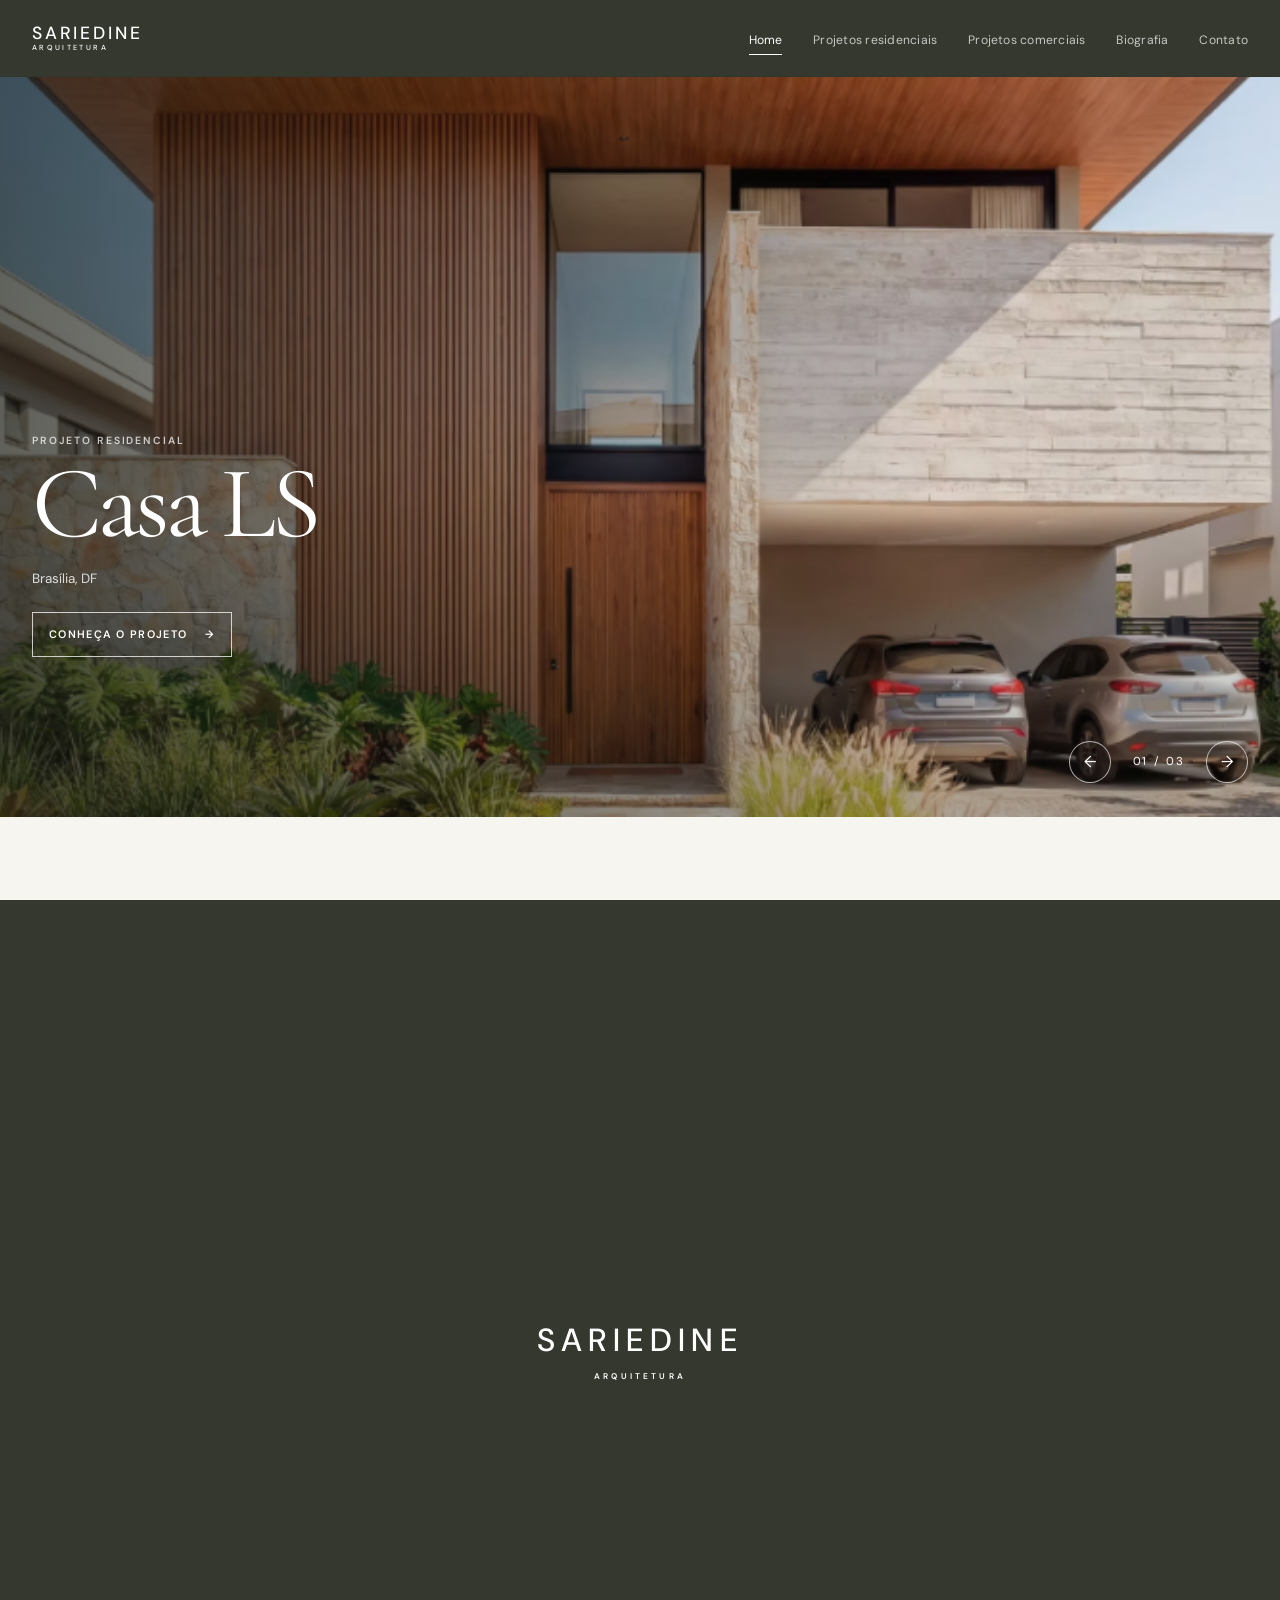
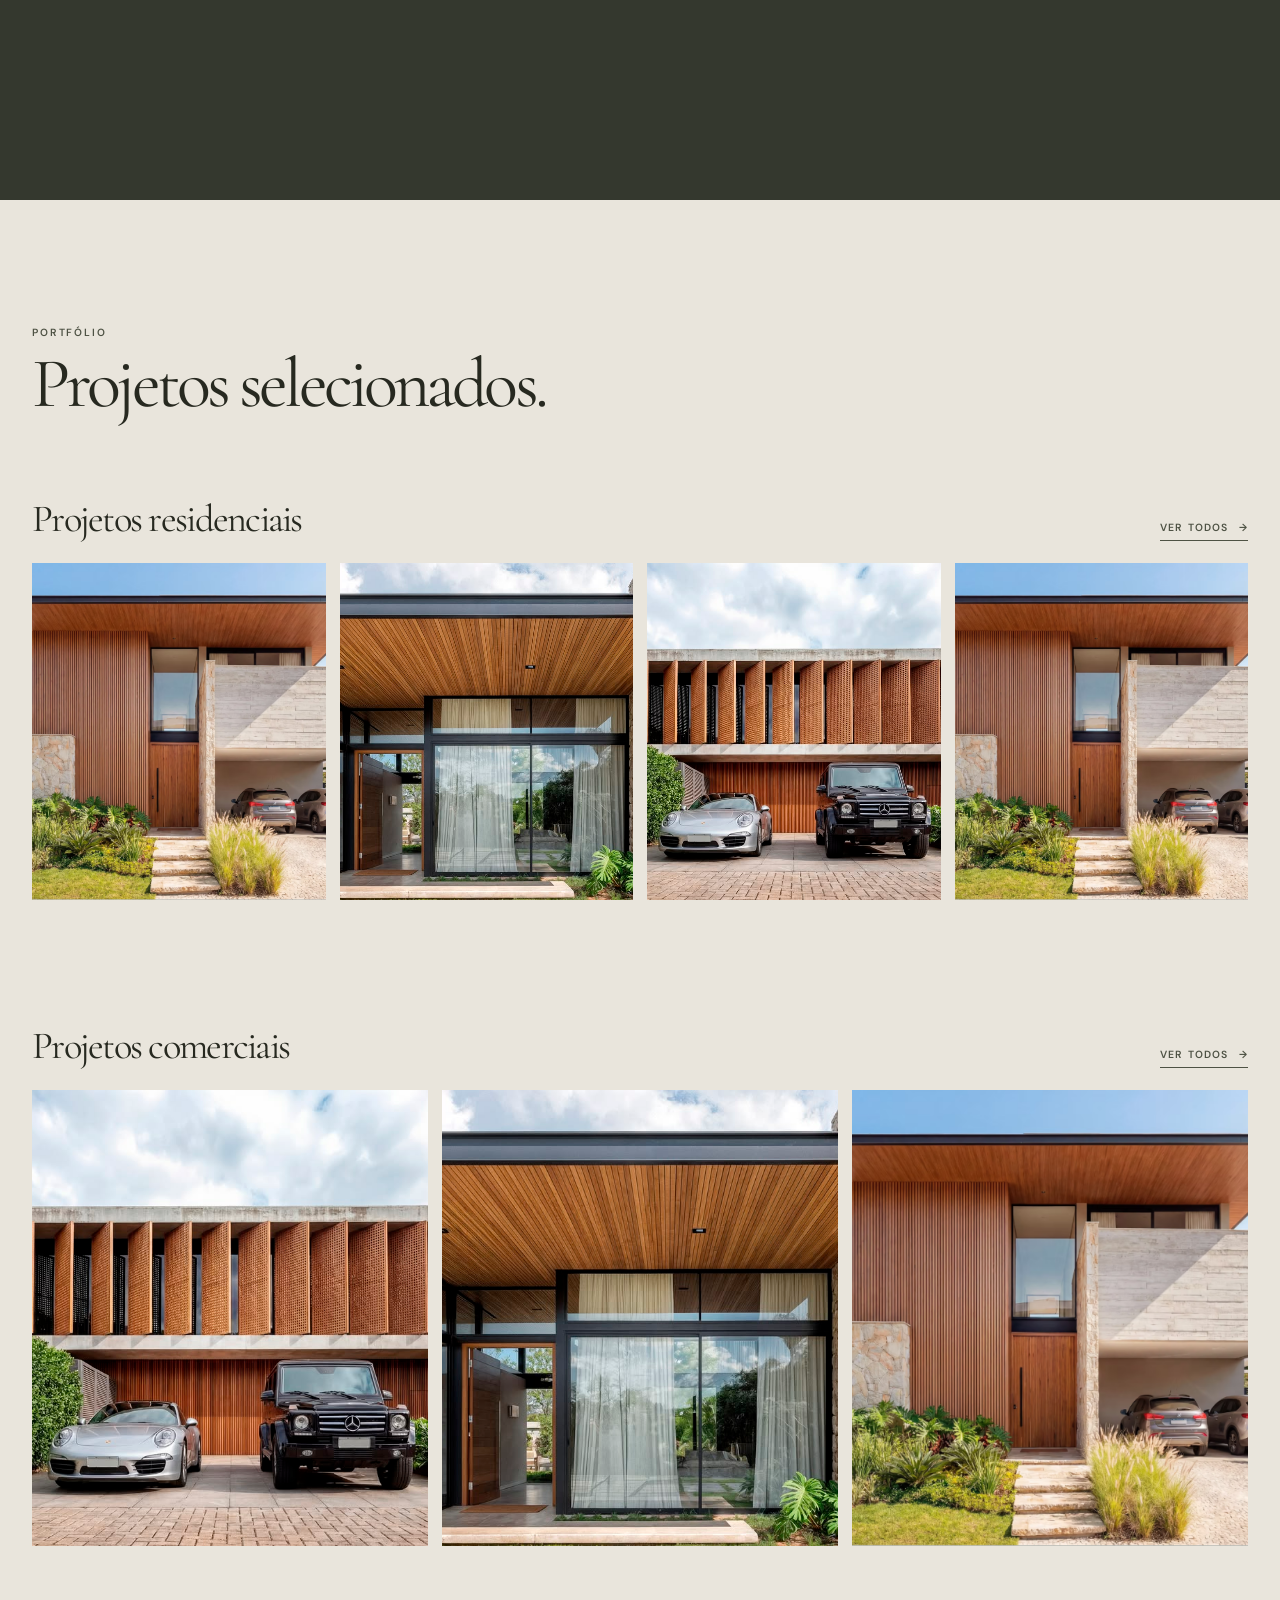
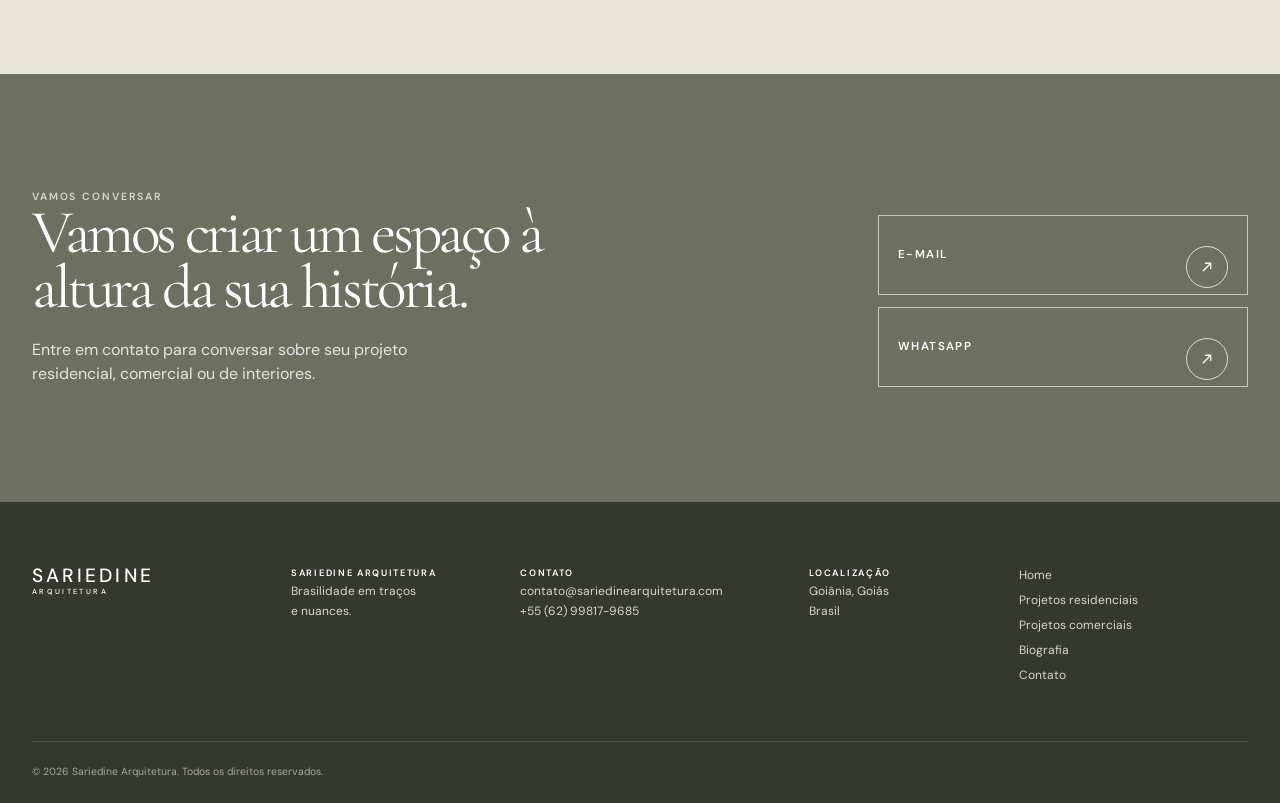
==== commit ae7189f8: "Change greeting from 'Hello' to 'Goodbye'" ====
--- a/index.html
+++ b/index.html
@@ -67,24 +67,30 @@
     <section class="hero" aria-label="Projetos em destaque">
       <div class="hero-slider">
         <!-- Slide 01 -->
-        <article class="hero-slide is-active">
-          <a   href="../projeto.html"class="hero-slide-link"
-  aria-label="Ver projeto Casa LS">
-            <img
-              src="src/casa-ls.png"
-              alt="Fachada contemporânea do projeto Casa LS"
-              fetchpriority="high"
-            >
-            <div class="hero-overlay"></div>
-
-            <div class="hero-content">
-              <p class="hero-eyebrow">Projeto residencial</p>
-              <h1>Casa LS</h1>
-              <p class="hero-location">Brasília, DF</p>
-              <span class="hero-cta">Conheça o projeto <span aria-hidden="true">→</span></span>
-            </div>
-          </a>
-        </article>
+       <!-- Slide 01 -->
+<article class="hero-slide is-active">
+  <a
+    href="projeto.html"
+    class="hero-slide-link"
+    aria-label="Ver projeto Casa LS"
+  >
+    <img
+      src="src/casa-ls.png"
+      alt="Fachada contemporânea do projeto Casa LS"
+      fetchpriority="high"
+    >
+    <div class="hero-overlay"></div>
+
+    <div class="hero-content">
+      <p class="hero-eyebrow">Projeto residencial</p>
+      <h1>Casa LS</h1>
+      <p class="hero-location">Brasília, DF</p>
+      <span class="hero-cta">
+        Conheça o projeto <span aria-hidden="true">→</span>
+      </span>
+    </div>
+  </a>
+</article>
 
         <!-- Slide 02 -->
         <article class="hero-slide">
@@ -144,7 +150,7 @@
     </section> 
 
     <!-- Sobre o ateliê / Biografia -->
-    <section id="biografia" class="about-studio">
+    <section id="biografia" class="about-studio reveal-on-scroll">
       <div class="container about-grid">
         <div class="about-image-wrap">
           <img
@@ -182,7 +188,7 @@
     </section>
 
         <!-- Prévia de projetos -->
-    <section class="projects-preview" aria-labelledby="projects-preview-title">
+    <section class="projects-preview reveal-on-scroll"aria-labelledby="projects-preview-title">
       <div class="container">
         <div class="projects-preview-heading">
           <div>
@@ -206,14 +212,23 @@
               <img
                 src="src/casa-ls.png"
                 alt="Casa LS, projeto residencial em Brasília"
-                loading="lazy"
-              >
-              <span class="preview-project-overlay">
-                <span class="preview-project-name">Casa LS</span>
-                <span class="preview-project-arrow" aria-hidden="true">↗</span>
-              </span>
-            </a>
-
+                loading="lazy">
+              <span class="preview-project-overlay">
+      <span class="preview-project-name">Casa LS</span>
+      <span class="gallery-project-arrow" aria-hidden="true">
+      <svg
+      viewBox="0 0 24 24"
+      width="18"
+      height="18"
+      fill="none"
+      xmlns="http://www.w3.org/2000/svg">
+ <path d="M7 17L17 7M10 7H17V14"
+  stroke="currentColor"
+  stroke-width="1.7"
+  stroke-linecap="round"
+  stroke-linejoin="round"/>
+      </svg></span>
+            </a>
             <!-- Residencial 02 -->
             <a href="projeto.html" class="preview-project">
               <img
@@ -223,21 +238,43 @@
               >
               <span class="preview-project-overlay">
                 <span class="preview-project-name">Casa do Lago</span>
-                <span class="preview-project-arrow" aria-hidden="true">↗</span>
-              </span>
-            </a>
+                 <span class="gallery-project-arrow" aria-hidden="true">
+      <svg
+      viewBox="0 0 24 24"
+      width="18"
+      height="18"
+      fill="none"
+      xmlns="http://www.w3.org/2000/svg">
+      <path d="M7 17L17 7M10 7H17V14"
+  stroke="currentColor"
+  stroke-width="1.7"
+  stroke-linecap="round"
+  stroke-linejoin="round"/>
+      </svg></span>
+            </a>
+
 
             <!-- Residencial 03 -->
             <a href="projeto.html" class="preview-project">
               <img
                 src="src/casa-cerrado.jpg"
                 alt="Casa do Cerrado, projeto residencial"
-                loading="lazy"
-              >
+                loading="lazy">
               <span class="preview-project-overlay">
                 <span class="preview-project-name">Casa do Cerrado</span>
-                <span class="preview-project-arrow" aria-hidden="true">↗</span>
-              </span>
+                <span class="gallery-project-arrow" aria-hidden="true">
+      <svg
+      viewBox="0 0 24 24"
+      width="18"
+      height="18"
+      fill="none"
+      xmlns="http://www.w3.org/2000/svg">
+      <path d="M7 17L17 7M10 7H17V14"
+  stroke="currentColor"
+  stroke-width="1.7"
+  stroke-linecap="round"
+  stroke-linejoin="round"/>
+      </svg></span>
             </a>
 
             <!-- Residencial 04 -->
@@ -245,12 +282,22 @@
               <img
                 src="src/casa-ls.png"
                 alt="Casa Jardim, projeto residencial"
-                loading="lazy"
-              >
+                loading="lazy">
               <span class="preview-project-overlay">
                 <span class="preview-project-name">Casa Jardim</span>
-                <span class="preview-project-arrow" aria-hidden="true">↗</span>
-              </span>
+                 <span class="gallery-project-arrow" aria-hidden="true">
+      <svg
+      viewBox="0 0 24 24"
+      width="18"
+      height="18"
+      fill="none"
+      xmlns="http://www.w3.org/2000/svg">
+      <path d="M7 17L17 7M10 7H17V14"
+  stroke="currentColor"
+  stroke-width="1.7"
+  stroke-linecap="round"
+  stroke-linejoin="round"/>
+      </svg></span>
             </a>
           </div>
         </div>
@@ -274,8 +321,19 @@
               >
               <span class="preview-project-overlay">
                 <span class="preview-project-name">Nome do Projeto</span>
-                <span class="preview-project-arrow" aria-hidden="true">↗</span>
-              </span>
+                 <span class="gallery-project-arrow" aria-hidden="true">
+      <svg
+      viewBox="0 0 24 24"
+      width="18"
+      height="18"
+      fill="none"
+      xmlns="http://www.w3.org/2000/svg">
+     <path d="M7 17L17 7M10 7H17V14"
+  stroke="currentColor"
+  stroke-width="1.7"
+  stroke-linecap="round"
+  stroke-linejoin="round"/>
+      </svg></span>
             </a>
 
             <!-- Comercial 02 -->
@@ -287,7 +345,19 @@
               >
               <span class="preview-project-overlay">
                 <span class="preview-project-name">Nome do Projeto</span>
-                <span class="preview-project-arrow" aria-hidden="true">↗</span>
+                <span class="gallery-project-arrow" aria-hidden="true">
+      <svg
+      viewBox="0 0 24 24"
+      width="18"
+      height="18"
+      fill="none"
+      xmlns="http://www.w3.org/2000/svg">
+      <path d="M7 17L17 7M10 7H17V14"
+  stroke="currentColor"
+  stroke-width="1.7"
+  stroke-linecap="round"
+  stroke-linejoin="round"/>
+      </svg></span>
               </span>
             </a>
 
@@ -300,7 +370,19 @@
               >
               <span class="preview-project-overlay">
                 <span class="preview-project-name">Nome do Projeto</span>
-                <span class="preview-project-arrow" aria-hidden="true">↗</span>
+                <span class="gallery-project-arrow" aria-hidden="true">
+      <svg
+      viewBox="0 0 24 24"
+      width="18"
+      height="18"
+      fill="none"
+      xmlns="http://www.w3.org/2000/svg">
+     <path d="M7 17L17 7M10 7H17V14"
+  stroke="currentColor"
+  stroke-width="1.7"
+  stroke-linecap="round"
+  stroke-linejoin="round"/>
+      </svg></span>
               </span>
             </a>
           </div>
@@ -309,7 +391,7 @@
     </section>
 
     <!-- Contato -->
-    <section id="contato" class="contact-section">
+    <section id="contato" class="contact-section reveal-on-scroll">
       <div class="container contact-grid">
         <div class="contact-copy">
           <p class="section-eyebrow">Vamos conversar</p>
@@ -323,7 +405,19 @@
         <div class="contact-actions">
           <a class="contact-button" href="mailto:contato@sariedinearquitetura.com">
             <span>E-mail</span>
-            <span aria-hidden="true">↗</span>
+             <span class="gallery-project-arrow" aria-hidden="true">
+      <svg
+      viewBox="0 0 24 24"
+      width="18"
+      height="18"
+      fill="none"
+      xmlns="http://www.w3.org/2000/svg">
+     <path d="M7 17L17 7M10 7H17V14"
+  stroke="currentColor"
+  stroke-width="1.7"
+  stroke-linecap="round"
+  stroke-linejoin="round"/>
+      </svg></span>
           </a>
 
           <a
@@ -333,7 +427,19 @@
             rel="noopener noreferrer"
           >
             <span>WhatsApp</span>
-            <span aria-hidden="true">↗</span>
+             <span class="gallery-project-arrow" aria-hidden="true">
+      <svg
+      viewBox="0 0 24 24"
+      width="18"
+      height="18"
+      fill="none"
+      xmlns="http://www.w3.org/2000/svg">
+ <path d="M7 17L17 7M10 7H17V14"
+  stroke="currentColor"
+  stroke-width="1.7"
+  stroke-linecap="round"
+  stroke-linejoin="round"/>
+      </svg></span>
           </a>
         </div>
       </div>
@@ -396,4 +502,4 @@
   </button>
   <script src="script.js"></script>
 </body>
-</html>+</html>
